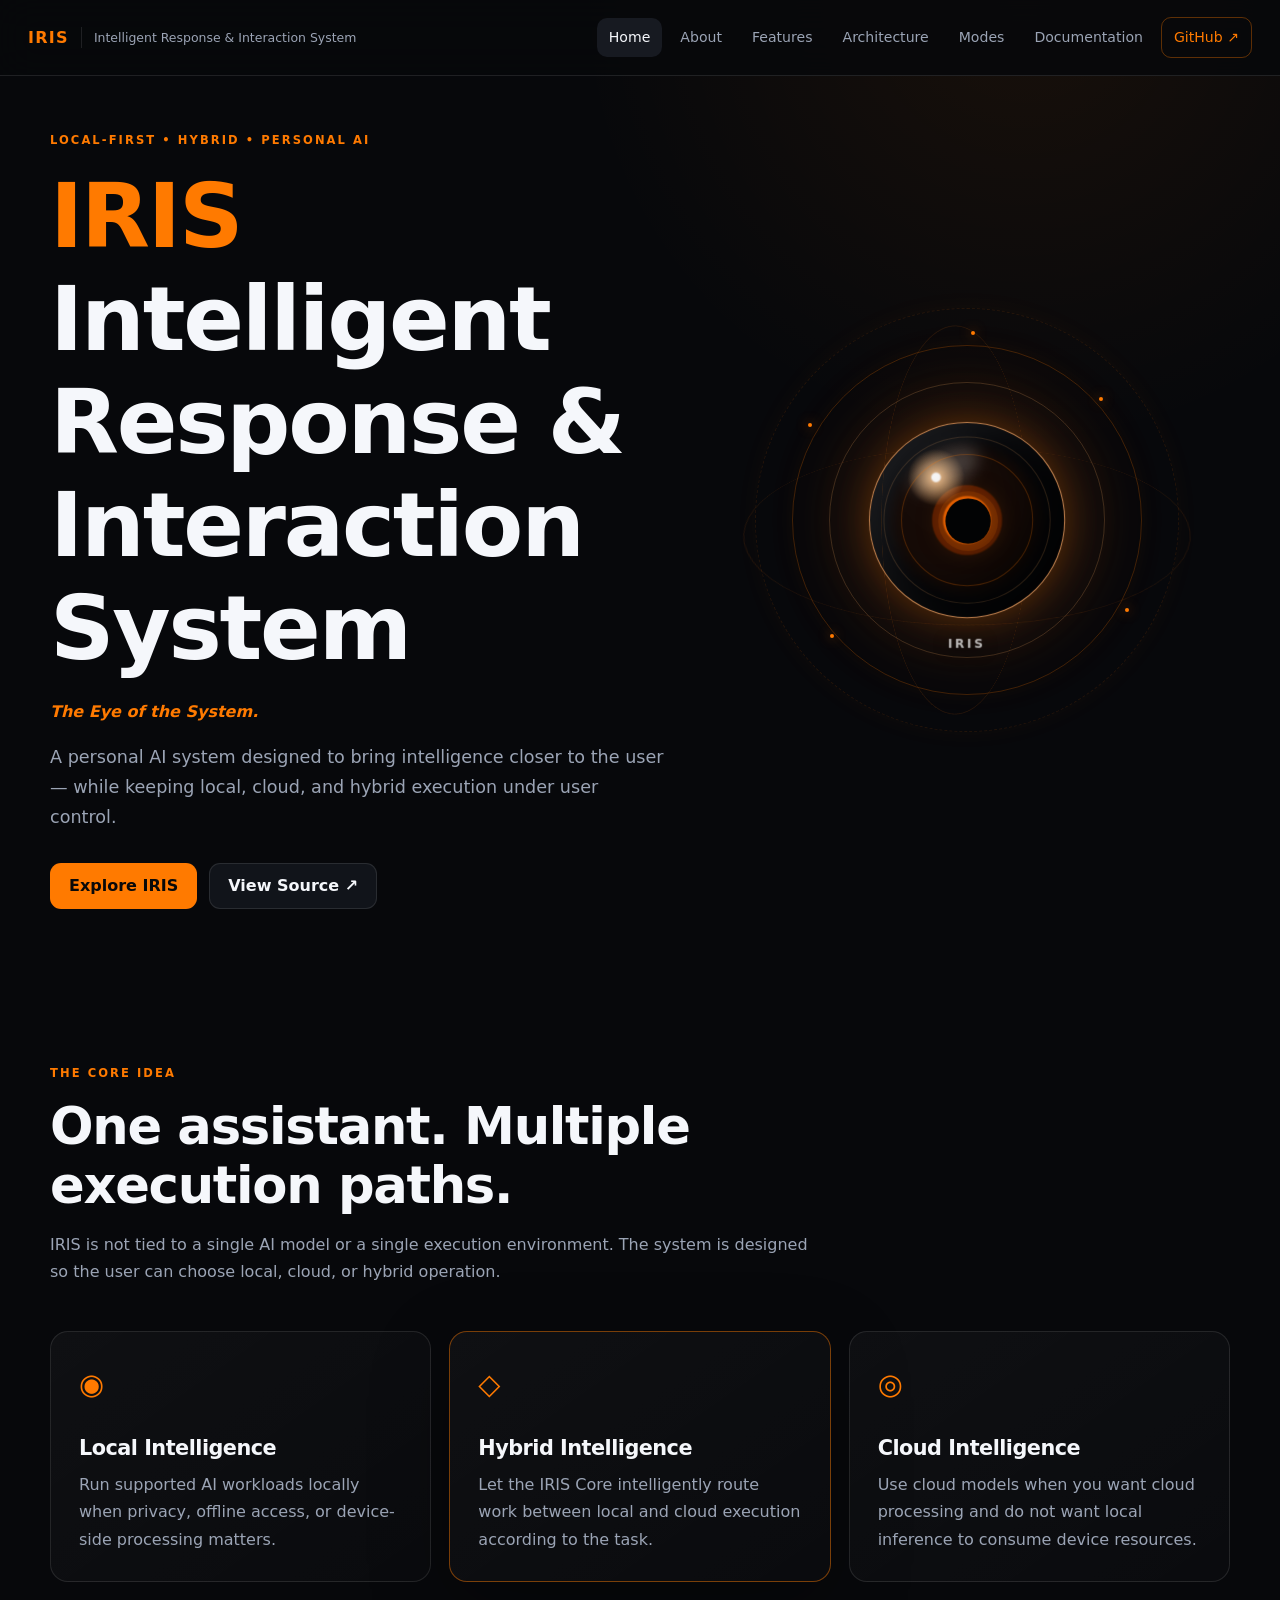
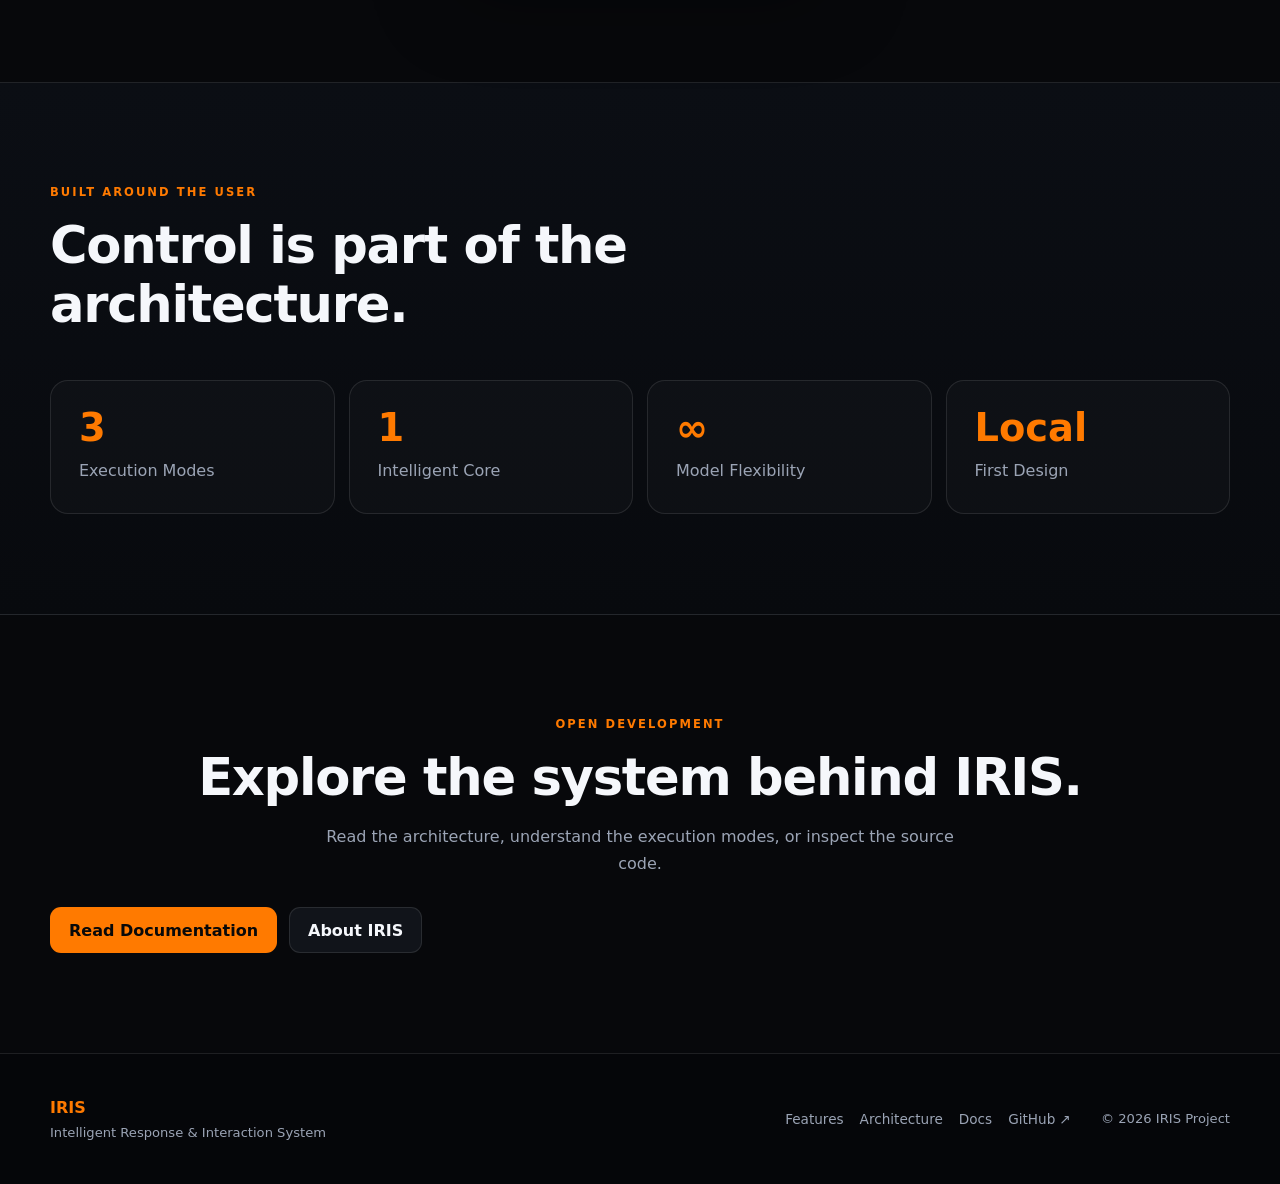
==== index.html @ 1d4ba783 "Initial IRIS official website" ====
<!DOCTYPE html>
<html lang="en">
<head>
  <meta charset="UTF-8">
  <meta name="viewport" content="width=device-width, initial-scale=1.0">
  <meta name="description" content="IRIS — Intelligent Response & Interaction System. A local-first hybrid personal AI assistant with model flexibility, memory, voice, tools, and web capabilities.">
  <meta name="keywords" content="IRIS, Intelligent Response & Interaction System, local AI, hybrid AI, personal AI assistant, SLM, LLM">
  <title>IRIS — Intelligent Response & Interaction System</title>
  <link rel="stylesheet" href="css/style.css">
</head>
<body>
  <!-- ==================== NAVIGATION ==================== -->
  <header class="site-header">
    <a class="brand" href="index.html">
      <span class="brand-mark">IRIS</span>
      <span class="brand-subtitle">Intelligent Response &amp; Interaction System</span>
    </a>

    <button class="nav-toggle" id="navToggle" aria-label="Open navigation" aria-expanded="false">
      <span></span><span></span><span></span>
    </button>

    <nav class="site-nav" id="siteNav">
      <a class="active" href="index.html">Home</a>
      <a href="about.html">About</a>
      <a href="features.html">Features</a>
      <a href="architecture.html">Architecture</a>
      <a href="modes.html">Modes</a>
      <a href="documentation.html">Documentation</a>
      <a class="nav-github" href="https://github.com/lokendradhote/IRIS" target="_blank" rel="noopener">GitHub ↗</a>
    </nav>
  </header>

  <main>
    <!-- ==================== HERO ==================== -->
    <section class="hero page-shell">
      <div class="hero-content">
        <p class="eyebrow">LOCAL-FIRST • HYBRID • PERSONAL AI</p>
        <h1><span>IRIS</span><br>Intelligent Response &amp; Interaction System</h1>
        <p class="hero-tagline">The Eye of the System.</p>
        <p class="hero-description">
          A personal AI system designed to bring intelligence closer to the user —
          while keeping local, cloud, and hybrid execution under user control.
        </p>

        <div class="hero-actions">
          <a class="btn btn-primary" href="features.html">Explore IRIS</a>
          <a class="btn btn-secondary" href="https://github.com/lokendradhote/IRIS" target="_blank" rel="noopener">View Source ↗</a>
        </div>
      </div>

      <div class="hero-visual" aria-hidden="true">
        <div class="iris-scene">
          <div class="iris-halo halo-a"></div>
          <div class="iris-halo halo-b"></div>
          <div class="iris-ring ring-a"></div>
          <div class="iris-ring ring-b"></div>
          <div class="iris-ring ring-c"></div>

          <div class="iris-orb">
            <div class="orb-glow"></div>
            <div class="orb-surface">
              <span class="orb-highlight"></span>
              <span class="orb-pupil"></span>
            </div>
            <span class="orb-label">IRIS</span>
          </div>

          <span class="particle p1"></span>
          <span class="particle p2"></span>
          <span class="particle p3"></span>
          <span class="particle p4"></span>
          <span class="particle p5"></span>
        </div>
      </div>
    </section>

    <!-- ==================== CORE IDEA ==================== -->
    <section class="section page-shell">
      <div class="section-heading">
        <p class="eyebrow">THE CORE IDEA</p>
        <h2>One assistant. Multiple execution paths.</h2>
        <p>
          IRIS is not tied to a single AI model or a single execution environment.
          The system is designed so the user can choose local, cloud, or hybrid operation.
        </p>
      </div>

      <div class="feature-grid three">
        <article class="card">
          <span class="card-icon">◉</span>
          <h3>Local Intelligence</h3>
          <p>Run supported AI workloads locally when privacy, offline access, or device-side processing matters.</p>
        </article>

        <article class="card featured-card">
          <span class="card-icon">◇</span>
          <h3>Hybrid Intelligence</h3>
          <p>Let the IRIS Core intelligently route work between local and cloud execution according to the task.</p>
        </article>

        <article class="card">
          <span class="card-icon">◎</span>
          <h3>Cloud Intelligence</h3>
          <p>Use cloud models when you want cloud processing and do not want local inference to consume device resources.</p>
        </article>
      </div>
    </section>

    <!-- ==================== HIGHLIGHTS ==================== -->
    <section class="section section-dark">
      <div class="page-shell">
        <div class="section-heading">
          <p class="eyebrow">BUILT AROUND THE USER</p>
          <h2>Control is part of the architecture.</h2>
        </div>

        <div class="stats-grid">
          <div class="stat"><strong>3</strong><span>Execution Modes</span></div>
          <div class="stat"><strong>1</strong><span>Intelligent Core</span></div>
          <div class="stat"><strong>∞</strong><span>Model Flexibility</span></div>
          <div class="stat"><strong>Local</strong><span>First Design</span></div>
        </div>
      </div>
    </section>

    <!-- ==================== CTA ==================== -->
    <section class="section page-shell cta-section">
      <p class="eyebrow">OPEN DEVELOPMENT</p>
      <h2>Explore the system behind IRIS.</h2>
      <p>Read the architecture, understand the execution modes, or inspect the source code.</p>
      <div class="hero-actions">
        <a class="btn btn-primary" href="documentation.html">Read Documentation</a>
        <a class="btn btn-secondary" href="about.html">About IRIS</a>
      </div>
    </section>
  </main>

  <footer class="site-footer">
    <div class="page-shell footer-inner">
      <div>
        <strong>IRIS</strong>
        <p>Intelligent Response &amp; Interaction System</p>
      </div>
      <div class="footer-links">
        <a href="features.html">Features</a>
        <a href="architecture.html">Architecture</a>
        <a href="documentation.html">Docs</a>
        <a href="https://github.com/lokendradhote/IRIS" target="_blank" rel="noopener">GitHub ↗</a>
      </div>
      <p class="copyright">© 2026 IRIS Project</p>
    </div>
  </footer>

  <script src="js/main.js"></script>
</body>
</html>
---- css/style.css ----
/* =========================================================
   IRIS OFFICIAL WEBSITE
   Global stylesheet
   ---------------------------------------------------------
   Design goals:
   - Dark, technical, premium visual identity
   - Orange IRIS accent
   - Responsive navigation for phones
   - Easy manual debugging and modification
   ========================================================= */

/* ---------- 1. Design Tokens ---------- */
:root {
  --bg: #07080b;
  --bg-soft: #0d0f14;
  --surface: #11141a;
  --surface-2: #171a21;
  --border: rgba(255, 255, 255, 0.10);
  --text: #f5f7fb;
  --muted: #9ba4b5;
  --accent: #ff7a00;
  --accent-soft: rgba(255, 122, 0, 0.13);
  --max-width: 1180px;
  --radius: 18px;
  --shadow: 0 24px 80px rgba(0, 0, 0, 0.30);
}

/* ---------- 2. Base Reset ---------- */
* {
  box-sizing: border-box;
  margin: 0;
  padding: 0;
}

html {
  scroll-behavior: smooth;
}

body {
  background:
    radial-gradient(circle at 80% 0%, rgba(255, 122, 0, 0.07), transparent 28rem),
    var(--bg);
  color: var(--text);
  font-family: Inter, ui-sans-serif, system-ui, -apple-system, BlinkMacSystemFont, "Segoe UI", sans-serif;
  line-height: 1.7;
}

a {
  color: inherit;
  text-decoration: none;
}

p {
  color: var(--muted);
}

img {
  max-width: 100%;
  display: block;
}

/* ---------- 3. Reusable Layout ---------- */
.page-shell {
  width: min(var(--max-width), calc(100% - 40px));
  margin-inline: auto;
}

.narrow {
  max-width: 850px;
}

.section {
  padding: 100px 0;
}

.section-dark {
  background: linear-gradient(180deg, #0b0e14, #080a0e);
  border-block: 1px solid var(--border);
}

.section-heading {
  max-width: 760px;
  margin-bottom: 46px;
}

.section-heading h2,
.section h2 {
  margin-bottom: 16px;
}

/* ---------- 4. Typography ---------- */
.eyebrow {
  color: var(--accent);
  font-size: 0.72rem;
  font-weight: 800;
  letter-spacing: 0.18em;
  text-transform: uppercase;
  margin-bottom: 14px;
}

h1,
h2,
h3 {
  line-height: 1.15;
  letter-spacing: -0.025em;
}

h1 {
  font-size: clamp(2.8rem, 7vw, 5.7rem);
}

h2 {
  font-size: clamp(2rem, 4vw, 3.3rem);
}

h3 {
  font-size: 1.3rem;
  margin-bottom: 10px;
}

.lead {
  color: var(--text);
  font-size: clamp(1.1rem, 2vw, 1.45rem);
  margin-bottom: 12px;
}

/* ---------- 5. Header / Navigation ---------- */
.site-header {
  position: sticky;
  top: 0;
  z-index: 1000;
  min-height: 76px;
  display: flex;
  align-items: center;
  justify-content: space-between;
  gap: 24px;
  padding: 12px 28px;
  background: rgba(7, 8, 11, 0.88);
  backdrop-filter: blur(18px);
  border-bottom: 1px solid var(--border);
}

.brand {
  display: flex;
  align-items: center;
  gap: 12px;
  min-width: 0;
}

.brand-mark {
  color: var(--accent);
  font-weight: 900;
  letter-spacing: 0.08em;
}

.brand-subtitle {
  color: var(--muted);
  font-size: 0.78rem;
  border-left: 1px solid var(--border);
  padding-left: 12px;
}

.site-nav {
  display: flex;
  align-items: center;
  gap: 6px;
}

.site-nav a {
  color: var(--muted);
  padding: 8px 12px;
  border-radius: 10px;
  font-size: 0.88rem;
  transition: 0.2s ease;
}

.site-nav a:hover,
.site-nav a.active {
  color: var(--text);
  background: var(--surface-2);
}

.site-nav .nav-github {
  color: var(--accent);
  border: 1px solid rgba(255, 122, 0, 0.35);
}

.nav-toggle {
  display: none;
  border: 1px solid var(--border);
  background: var(--surface);
  color: var(--text);
  border-radius: 10px;
  padding: 9px;
  cursor: pointer;
}

.nav-toggle span {
  width: 20px;
  height: 2px;
  display: block;
  background: currentColor;
  margin: 4px;
}

/* ---------- 6. Home Hero ---------- */
.hero {
  min-height: calc(100vh - 76px);
  display: grid;
  grid-template-columns: 1.08fr 0.92fr;
  align-items: center;
  gap: 35px;
  padding-top: 55px;
  padding-bottom: 55px;
}

.hero h1 span {
  color: var(--accent);
}

.hero-tagline {
  color: var(--accent);
  font-style: italic;
  font-weight: 700;
  margin: 18px 0;
}

.hero-description {
  max-width: 680px;
  font-size: 1.1rem;
}

.hero-actions {
  display: flex;
  flex-wrap: wrap;
  gap: 12px;
  margin-top: 30px;
}

.btn {
  display: inline-flex;
  align-items: center;
  justify-content: center;
  min-height: 46px;
  padding: 0 18px;
  border-radius: 11px;
  font-weight: 800;
  border: 1px solid transparent;
  transition: transform 0.2s ease, background 0.2s ease;
}

.btn:hover {
  transform: translateY(-2px);
}

.btn-primary {
  background: var(--accent);
  color: #090909;
}

.btn-secondary {
  background: var(--surface);
  border-color: var(--border);
}

/* Animated 3D-style IRIS visual.
   This is intentionally CSS-only: no external 3D library is required. */
.hero-visual {
  min-height: 500px;
  display: grid;
  place-items: center;
  perspective: 1100px;
  overflow: visible;
}

.iris-scene {
  position: relative;
  width: 440px;
  height: 440px;
  transform-style: preserve-3d;
  animation: sceneFloat 7s ease-in-out infinite;
}

.iris-orb {
  position: absolute;
  inset: 105px;
  display: grid;
  place-items: center;
  transform-style: preserve-3d;
  animation: orbFloat 5s ease-in-out infinite;
}

.orb-glow {
  position: absolute;
  width: 250px;
  height: 250px;
  border-radius: 50%;
  background: var(--accent);
  opacity: 0.10;
  filter: blur(45px);
  animation: glowPulse 3.5s ease-in-out infinite;
}

.orb-surface {
  position: relative;
  width: 190px;
  height: 190px;
  border-radius: 50%;
  overflow: hidden;
  background:
    radial-gradient(circle at 34% 28%, rgba(255,255,255,.95) 0 2%, rgba(255,190,120,.75) 3%, transparent 15%),
    radial-gradient(circle at 50% 50%, #ff9b3d 0 9%, #d95700 10% 17%, #551b00 18% 25%, #160b07 26% 48%, #08090c 60%);
  border: 1px solid rgba(255, 170, 100, 0.75);
  box-shadow:
    inset -28px -22px 45px rgba(0,0,0,.72),
    inset 16px 10px 25px rgba(255,255,255,.08),
    0 0 35px rgba(255,122,0,.25),
    0 0 100px rgba(255,122,0,.10);
  transform: translateZ(35px);
}

.orb-surface::before,
.orb-surface::after {
  content: "";
  position: absolute;
  inset: 13px;
  border-radius: 50%;
  border: 1px solid rgba(255, 177, 105, .16);
  animation: irisSpin 10s linear infinite;
}

.orb-surface::after {
  inset: 30px;
  border-color: rgba(255, 122, 0, .24);
  animation-direction: reverse;
  animation-duration: 7s;
}

.orb-highlight {
  position: absolute;
  width: 70px;
  height: 35px;
  left: 38px;
  top: 28px;
  border-radius: 50%;
  background: rgba(255,255,255,.20);
  filter: blur(7px);
  transform: rotate(-28deg);
}

.orb-pupil {
  position: absolute;
  width: 44px;
  height: 44px;
  left: 73px;
  top: 73px;
  border-radius: 50%;
  background: #020304;
  box-shadow: 0 0 0 7px rgba(255,122,0,.13), 0 0 28px rgba(255,122,0,.35);
}

.orb-label {
  position: absolute;
  z-index: 4;
  color: rgba(255,255,255,.72);
  font-size: .72rem;
  font-weight: 900;
  letter-spacing: .22em;
  transform: translateZ(55px) translateY(118px);
  text-shadow: 0 2px 15px #000;
}

/* Three perspective rings give the core its moving / dimensional look. */
.iris-ring {
  position: absolute;
  inset: 45px;
  border: 1px solid rgba(255,122,0,.23);
  border-radius: 50%;
  transform-style: preserve-3d;
  box-shadow: 0 0 24px rgba(255,122,0,.04);
}

.ring-a {
  animation: ringA 9s linear infinite;
}

.ring-b {
  inset: 82px;
  border-color: rgba(255,178,105,.20);
  animation: ringB 6.5s linear infinite reverse;
}

.ring-c {
  inset: 8px;
  border-color: rgba(255,122,0,.11);
  border-style: dashed;
  animation: ringC 15s linear infinite;
}

.iris-halo {
  position: absolute;
  border: 1px solid rgba(255,122,0,.10);
  border-radius: 50%;
  transform-style: preserve-3d;
}

.halo-a {
  inset: 0;
  transform: rotateX(67deg) rotateZ(-15deg);
  animation: haloMove 12s linear infinite;
}

.halo-b {
  inset: 28px;
  transform: rotateY(68deg) rotateZ(25deg);
  animation: haloMove 16s linear infinite reverse;
}

.particle {
  position: absolute;
  width: 4px;
  height: 4px;
  border-radius: 50%;
  background: var(--accent);
  box-shadow: 0 0 12px rgba(255,122,0,.8);
}

.p1 { left: 14%; top: 28%; animation: particleFloat 4s ease-in-out infinite; }
.p2 { left: 80%; top: 22%; animation: particleFloat 5.5s ease-in-out infinite .5s; }
.p3 { left: 86%; top: 70%; animation: particleFloat 4.8s ease-in-out infinite 1s; }
.p4 { left: 19%; top: 76%; animation: particleFloat 6s ease-in-out infinite .3s; }
.p5 { left: 51%; top: 7%; animation: particleFloat 4.2s ease-in-out infinite 1.4s; }

@keyframes sceneFloat {
  0%, 100% { transform: rotateX(0deg) rotateY(-5deg) translateY(0); }
  50% { transform: rotateX(4deg) rotateY(7deg) translateY(-12px); }
}

@keyframes orbFloat {
  0%, 100% { transform: translateZ(35px) translateY(0) rotateZ(0); }
  50% { transform: translateZ(55px) translateY(-8px) rotateZ(2deg); }
}

@keyframes glowPulse {
  0%, 100% { opacity: .08; transform: scale(.92); }
  50% { opacity: .18; transform: scale(1.08); }
}

@keyframes irisSpin {
  to { transform: rotate(360deg); }
}

@keyframes ringA {
  from { transform: rotateX(67deg) rotateZ(0deg); }
  to { transform: rotateX(67deg) rotateZ(360deg); }
}

@keyframes ringB {
  from { transform: rotateY(68deg) rotateZ(360deg); }
  to { transform: rotateY(68deg) rotateZ(0deg); }
}

@keyframes ringC {
  from { transform: rotateX(72deg) rotateY(18deg) rotateZ(0deg); }
  to { transform: rotateX(72deg) rotateY(18deg) rotateZ(360deg); }
}

@keyframes haloMove {
  from { transform: rotateX(67deg) rotateZ(0deg); }
  to { transform: rotateX(67deg) rotateZ(360deg); }
}

@keyframes particleFloat {
  0%, 100% { transform: translate3d(0,0,0); opacity: .35; }
  50% { transform: translate3d(8px,-18px,30px); opacity: 1; }
}

@media (prefers-reduced-motion: reduce) {
  .iris-scene,
  .iris-orb,
  .orb-glow,
  .orb-surface::before,
  .orb-surface::after,
  .iris-ring,
  .iris-halo,
  .particle {
    animation: none !important;
  }
}

/* ---------- 7. Cards / Grids ---------- */
.feature-grid {
  display: grid;
  gap: 18px;
}

.feature-grid.three {
  grid-template-columns: repeat(3, 1fr);
}

.feature-grid.two {
  grid-template-columns: repeat(2, 1fr);
}

.card,
.mode-card,
.doc-card,
.mini-card {
  background: linear-gradient(145deg, rgba(255,255,255,0.035), rgba(255,255,255,0.015));
  border: 1px solid var(--border);
  border-radius: var(--radius);
  padding: 28px;
}

.card {
  min-height: 220px;
}

.featured-card {
  border-color: rgba(255, 122, 0, 0.45);
  box-shadow: var(--shadow);
}

.card-icon {
  color: var(--accent);
  font-size: 1.8rem;
  display: inline-block;
  margin-bottom: 28px;
}

/* ---------- 8. Stats ---------- */
.stats-grid {
  display: grid;
  grid-template-columns: repeat(4, 1fr);
  gap: 14px;
}

.stat {
  padding: 28px;
  border: 1px solid var(--border);
  border-radius: var(--radius);
  background: rgba(255,255,255,0.025);
}

.stat strong {
  display: block;
  color: var(--accent);
  font-size: 2.4rem;
  line-height: 1;
  margin-bottom: 10px;
}

.stat span {
  color: var(--muted);
}

/* ---------- 9. Internal Page Hero ---------- */
.page-hero {
  padding-top: 110px;
  padding-bottom: 70px;
}

.page-hero h1 {
  max-width: 950px;
  margin-bottom: 20px;
}

.page-hero > p:last-child {
  max-width: 800px;
  font-size: 1.05rem;
}

/* ---------- 10. Features Page ---------- */
.feature-row {
  display: grid;
  grid-template-columns: 90px 1fr;
  gap: 28px;
  padding: 50px 0;
  border-bottom: 1px solid var(--border);
}

.feature-row:first-child {
  padding-top: 0;
}

.feature-number {
  color: var(--accent);
  font-size: 1.2rem;
  font-weight: 900;
  padding-top: 5px;
}

.feature-row h2 {
  font-size: clamp(1.8rem, 4vw, 2.7rem);
}

.pipeline {
  display: flex;
  flex-wrap: wrap;
  align-items: center;
  gap: 8px;
  margin: 25px 0;
  padding: 18px;
  border: 1px solid var(--border);
  border-radius: 14px;
  background: var(--surface);
  color: var(--text);
  font-size: 0.84rem;
}

.pipeline b {
  color: var(--accent);
}

.mini-grid {
  display: grid;
  grid-template-columns: repeat(2, 1fr);
  gap: 12px;
  margin-top: 22px;
}

.mini-card {
  padding: 20px;
}

.mini-card strong,
.mini-card span {
  display: block;
}

.mini-card span {
  color: var(--muted);
  margin-top: 5px;
}

.tag-list {
  display: flex;
  flex-wrap: wrap;
  gap: 8px;
  margin: 22px 0;
}

.tag-list span {
  padding: 7px 11px;
  border-radius: 999px;
  background: var(--accent-soft);
  color: #ffb16d;
  border: 1px solid rgba(255, 122, 0, 0.2);
  font-size: 0.8rem;
}

.note,
.callout {
  padding: 16px 18px;
  border-left: 3px solid var(--accent);
  background: var(--accent-soft);
  border-radius: 0 10px 10px 0;
}

/* ---------- 11. Architecture ---------- */
.architecture-diagram {
  padding: 34px;
  border: 1px solid var(--border);
  border-radius: 24px;
  background: radial-gradient(circle at center, rgba(255,122,0,0.06), transparent 50%), var(--surface);
  text-align: center;
}

.arch-node {
  border: 1px solid var(--border);
  border-radius: 14px;
  padding: 18px;
  background: var(--surface-2);
}

.arch-node span,
.arch-node small {
  display: block;
}

.arch-node span {
  font-weight: 800;
}

.arch-node small {
  color: var(--muted);
  margin-top: 5px;
}

.user-node,
.core-node {
  max-width: 380px;
  margin-inline: auto;
}

.core-node {
  margin-top: 18px;
  border-color: rgba(255,122,0,0.5);
}

.arch-arrow {
  color: var(--accent);
  font-size: 1.5rem;
  margin: 8px;
}

.arch-branches,
.arch-services {
  display: grid;
  grid-template-columns: repeat(3, 1fr);
  gap: 12px;
  margin-top: 12px;
}

/* ---------- 12. Modes ---------- */
.mode-grid {
  display: grid;
  grid-template-columns: repeat(3, 1fr);
  gap: 18px;
}

.mode-card {
  min-height: 390px;
}

.mode-featured {
  border-color: rgba(255, 122, 0, 0.55);
  box-shadow: var(--shadow);
}

.mode-label {
  color: var(--accent);
  font-size: 0.72rem;
  font-weight: 900;
  letter-spacing: 0.15em;
}

.mode-card h2 {
  margin: 16px 0 10px;
}

.mode-card ul {
  margin-top: 24px;
  padding-left: 20px;
  color: var(--muted);
}

.mode-card li {
  margin-bottom: 9px;
}

/* ---------- 13. Documentation ---------- */
.docs-grid {
  display: grid;
  grid-template-columns: repeat(3, 1fr);
  gap: 16px;
}

.doc-card {
  min-height: 190px;
  transition: 0.2s ease;
}

.doc-card:hover {
  transform: translateY(-4px);
  border-color: rgba(255,122,0,0.4);
}

.doc-card > span {
  color: var(--accent);
  font-weight: 900;
  font-size: 0.8rem;
}

.doc-card h2 {
  font-size: 1.5rem;
  margin: 15px 0 8px;
}

/* ---------- 14. Quote / CTA ---------- */
.quote-box {
  display: grid;
  grid-template-columns: auto 1fr;
  gap: 18px;
  margin-top: 42px;
  padding: 30px;
  border: 1px solid rgba(255,122,0,0.25);
  background: var(--accent-soft);
  border-radius: var(--radius);
}

.quote-box > span {
  color: var(--accent);
  font-size: 3rem;
  line-height: 1;
}

.cta-section {
  text-align: center;
}

.cta-section p {
  max-width: 650px;
  margin-inline: auto;
}

/* ---------- 15. Footer ---------- */
.site-footer {
  border-top: 1px solid var(--border);
  padding: 40px 0;
  background: #050609;
}

.footer-inner {
  display: grid;
  grid-template-columns: 1fr auto auto;
  align-items: center;
  gap: 30px;
}

.footer-inner strong {
  color: var(--accent);
}

.footer-inner p {
  font-size: 0.82rem;
}

.footer-links {
  display: flex;
  flex-wrap: wrap;
  gap: 16px;
}

.footer-links a {
  color: var(--muted);
  font-size: 0.85rem;
}

.footer-links a:hover {
  color: var(--accent);
}

.copyright {
  white-space: nowrap;
}

/* ---------- 16. Responsive Design ---------- */
@media (max-width: 950px) {
  .site-header {
    padding-inline: 18px;
  }

  .brand-subtitle {
    display: none;
  }

  .nav-toggle {
    display: block;
  }

  .site-nav {
    position: absolute;
    top: 100%;
    left: 0;
    right: 0;
    display: none;
    flex-direction: column;
    align-items: stretch;
    padding: 12px;
    background: rgba(7, 8, 11, 0.98);
    border-bottom: 1px solid var(--border);
  }

  .site-nav.open {
    display: flex;
  }

  .site-nav a {
    padding: 13px 14px;
  }

  .hero {
    grid-template-columns: 1fr;
    text-align: center;
  }

  .hero-description {
    margin-inline: auto;
  }

  .hero-actions {
    justify-content: center;
  }

  .feature-grid.three,
  .mode-grid {
    grid-template-columns: 1fr;
  }

  .stats-grid {
    grid-template-columns: repeat(2, 1fr);
  }

  .docs-grid {
    grid-template-columns: repeat(2, 1fr);
  }

  .arch-branches,
  .arch-services {
    grid-template-columns: 1fr;
  }

  .footer-inner {
    grid-template-columns: 1fr;
  }
}

@media (max-width: 650px) {
  .page-shell {
    width: min(100% - 28px, var(--max-width));
  }

  .section {
    padding: 70px 0;
  }

  .page-hero {
    padding-top: 75px;
  }

  .hero {
    min-height: auto;
    padding-top: 75px;
  }

  .hero-visual {
    min-height: 350px;
  }

  .iris-scene {
    width: 330px;
    height: 330px;
  }

  .iris-orb {
    inset: 82px;
  }

  .orb-surface {
    width: 145px;
    height: 145px;
  }

  .orb-pupil {
    width: 34px;
    height: 34px;
    left: 55px;
    top: 55px;
  }

  .orb-label {
    transform: translateZ(45px) translateY(92px);
  }

  .iris-ring.ring-a {
    inset: 34px;
  }

  .iris-ring.ring-b {
    inset: 60px;
  }

  .feature-grid.two,
  .mini-grid,
  .docs-grid {
    grid-template-columns: 1fr;
  }

  .feature-row {
    grid-template-columns: 1fr;
    gap: 10px;
  }

  .feature-number {
    padding-top: 0;
  }

  .stats-grid {
    grid-template-columns: 1fr 1fr;
  }

  .architecture-diagram {
    padding: 18px;
  }

  .footer-links {
    flex-direction: column;
    gap: 8px;
  }

  .copyright {
    white-space: normal;
  }
}
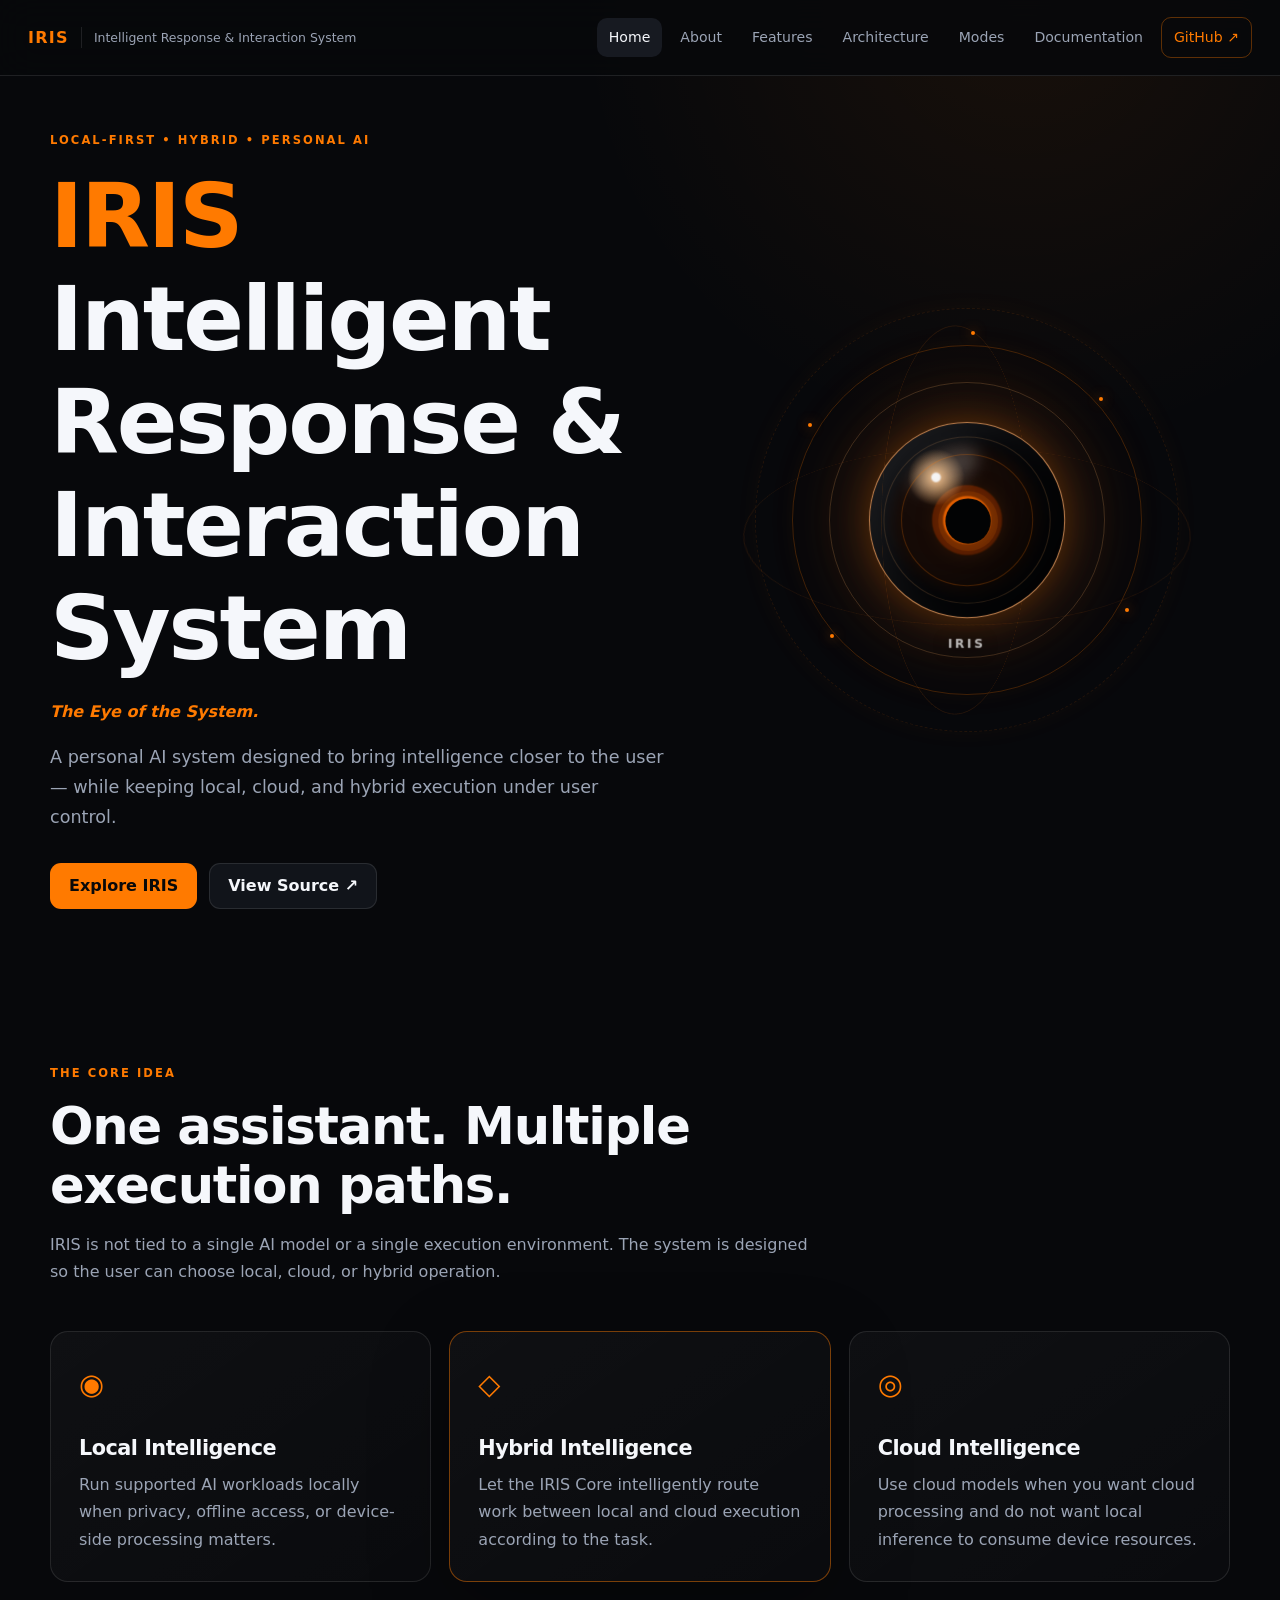
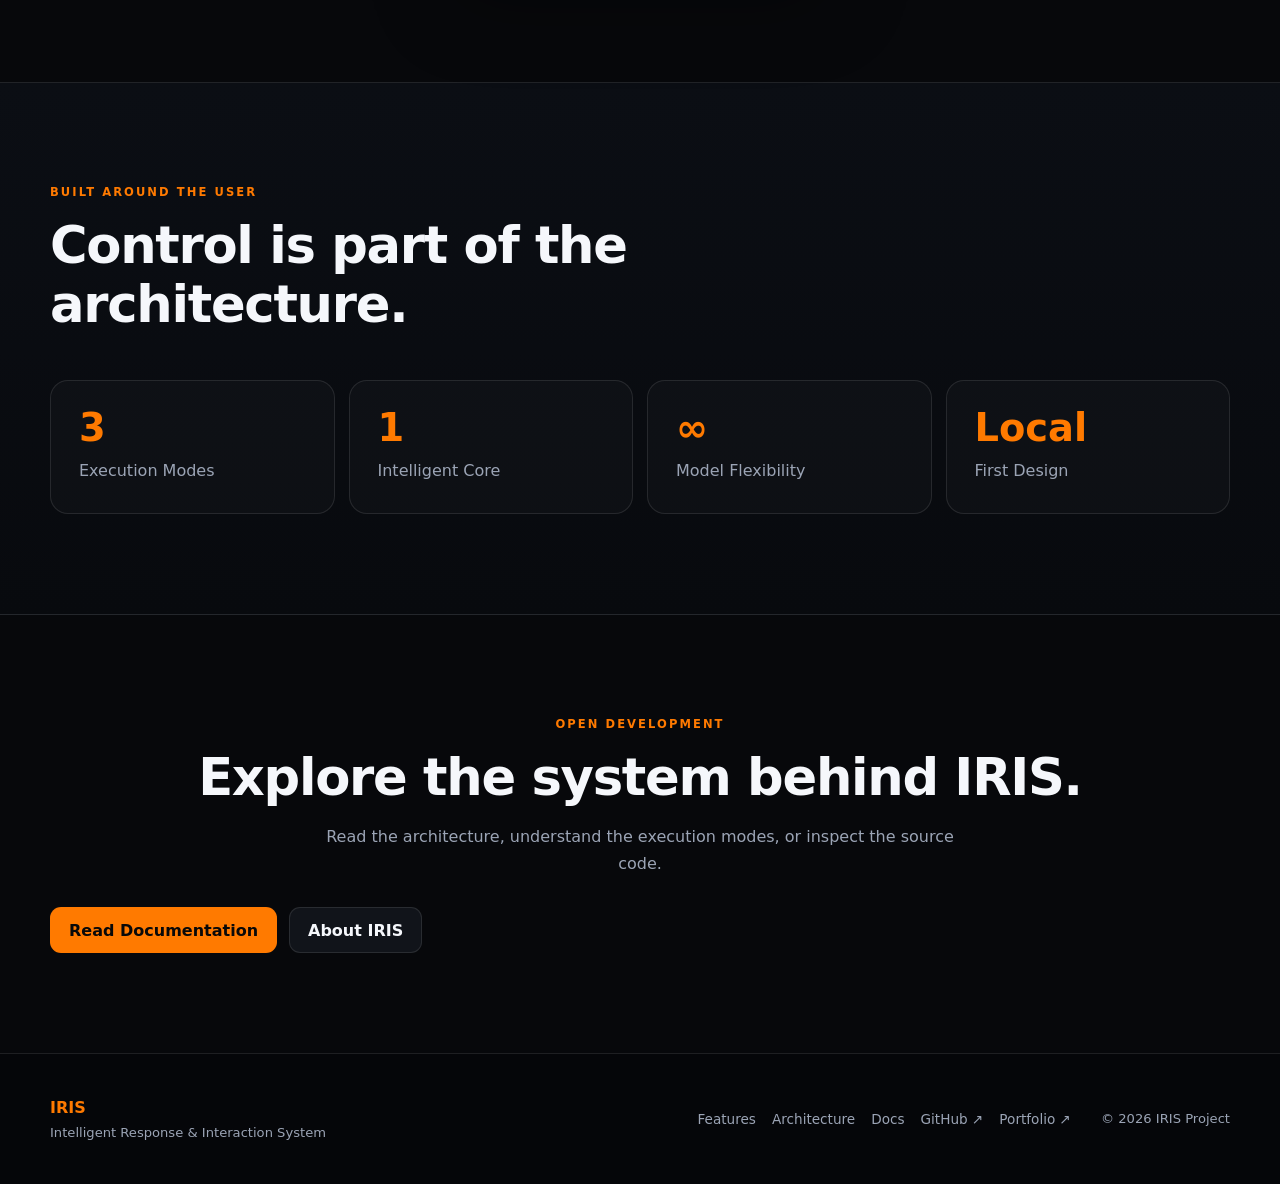
==== commit 0c28e6d8: "Add SEO and Google verification" ====
--- a/index.html
+++ b/index.html
@@ -1,11 +1,104 @@
-<!DOCTYPE html>
-<html lang="en">
 <head>
   <meta charset="UTF-8">
   <meta name="viewport" content="width=device-width, initial-scale=1.0">
-  <meta name="description" content="IRIS — Intelligent Response & Interaction System. A local-first hybrid personal AI assistant with model flexibility, memory, voice, tools, and web capabilities.">
-  <meta name="keywords" content="IRIS, Intelligent Response & Interaction System, local AI, hybrid AI, personal AI assistant, SLM, LLM">
-  <title>IRIS — Intelligent Response & Interaction System</title>
+  <meta name="google-site-verification" content="YQ92XKp69DxucgVGc7z92SkNloMF1bHF7aJq-I7CRvs" />
+
+  <!-- ==================== SEO ==================== -->
+
+  <title>IRIS by Lokendra Dhote | Intelligent Response &amp; Interaction System</title>
+
+  <meta
+    name="description"
+    content="IRIS by Lokendra Dhote is a local-first hybrid personal AI assistant with Local, Cloud and Hybrid execution modes, model flexibility, memory, voice, tools and web capabilities."
+  >
+
+  <meta name="author" content="Lokendra Dhote">
+
+  <!-- Canonical -->
+  <link
+    rel="canonical"
+    href="https://iris-ai-core.vercel.app/"
+  >
+
+  <!-- ==================== Open Graph ==================== -->
+
+  <meta property="og:type" content="website">
+
+  <meta
+    property="og:title"
+    content="IRIS by Lokendra Dhote | Intelligent Response &amp; Interaction System"
+  >
+
+  <meta
+    property="og:description"
+    content="A local-first hybrid personal AI assistant designed around user-controlled Local, Cloud and Hybrid execution."
+  >
+
+  <meta
+    property="og:url"
+    content="https://iris-ai-core.vercel.app/"
+  >
+
+  <meta
+    property="og:site_name"
+    content="IRIS by Lokendra Dhote"
+  >
+
+  <!-- Use this only after iris-og.png actually exists -->
+  <meta
+    property="og:image"
+    content="https://iris-ai-core.vercel.app/assets/iris-og.png"
+  >
+
+  <meta
+    property="og:image:alt"
+    content="IRIS — Intelligent Response &amp; Interaction System"
+  >
+
+  <!-- ==================== Twitter / X ==================== -->
+
+  <meta name="twitter:card" content="summary_large_image">
+
+  <meta
+    name="twitter:title"
+    content="IRIS by Lokendra Dhote | Intelligent Response &amp; Interaction System"
+  >
+
+  <meta
+    name="twitter:description"
+    content="A local-first hybrid personal AI assistant with Local, Cloud and Hybrid execution modes."
+  >
+
+  <meta
+    name="twitter:image"
+    content="https://iris-ai-core.vercel.app/assets/iris-og.png"
+  >
+
+  <!-- ==================== Structured Data ==================== -->
+
+  <script type="application/ld+json">
+  {
+    "@context": "https://schema.org",
+    "@type": "SoftwareApplication",
+    "name": "IRIS",
+    "alternateName": "Intelligent Response & Interaction System",
+    "url": "https://iris-ai-core.vercel.app/",
+    "description": "A local-first hybrid personal AI assistant designed around user-controlled Local, Cloud and Hybrid execution.",
+    "author": {
+      "@type": "Person",
+      "name": "Lokendra Dhote",
+      "url": "https://lokendradhote.vercel.app/",
+      "sameAs": [
+        "https://github.com/lokendradhote",
+        "https://www.linkedin.com/in/lokendra-dhote-b47152257"
+      ]
+    },
+    "codeRepository": "https://github.com/lokendradhote/IRIS"
+  }
+  </script>
+
+  <!-- ==================== Styles ==================== -->
+
   <link rel="stylesheet" href="css/style.css">
 </head>
 <body>
@@ -142,11 +235,14 @@
         <strong>IRIS</strong>
         <p>Intelligent Response &amp; Interaction System</p>
       </div>
-      <div class="footer-links">
-        <a href="features.html">Features</a>
-        <a href="architecture.html">Architecture</a>
-        <a href="documentation.html">Docs</a>
-        <a href="https://github.com/lokendradhote/IRIS" target="_blank" rel="noopener">GitHub ↗</a>
+    
+     <div class="footer-links">
+    <a href="features.html">Features</a>
+    <a href="architecture.html">Architecture</a>
+    <a href="documentation.html">Docs</a>
+    <a href="https://github.com/lokendradhote/IRIS" target="_blank" rel="noopener">GitHub ↗</a>
+    <a href="https://lokendradhote.vercel.app/" target="_blank" rel="noopener">Portfolio ↗</a>
+
       </div>
       <p class="copyright">© 2026 IRIS Project</p>
     </div>
